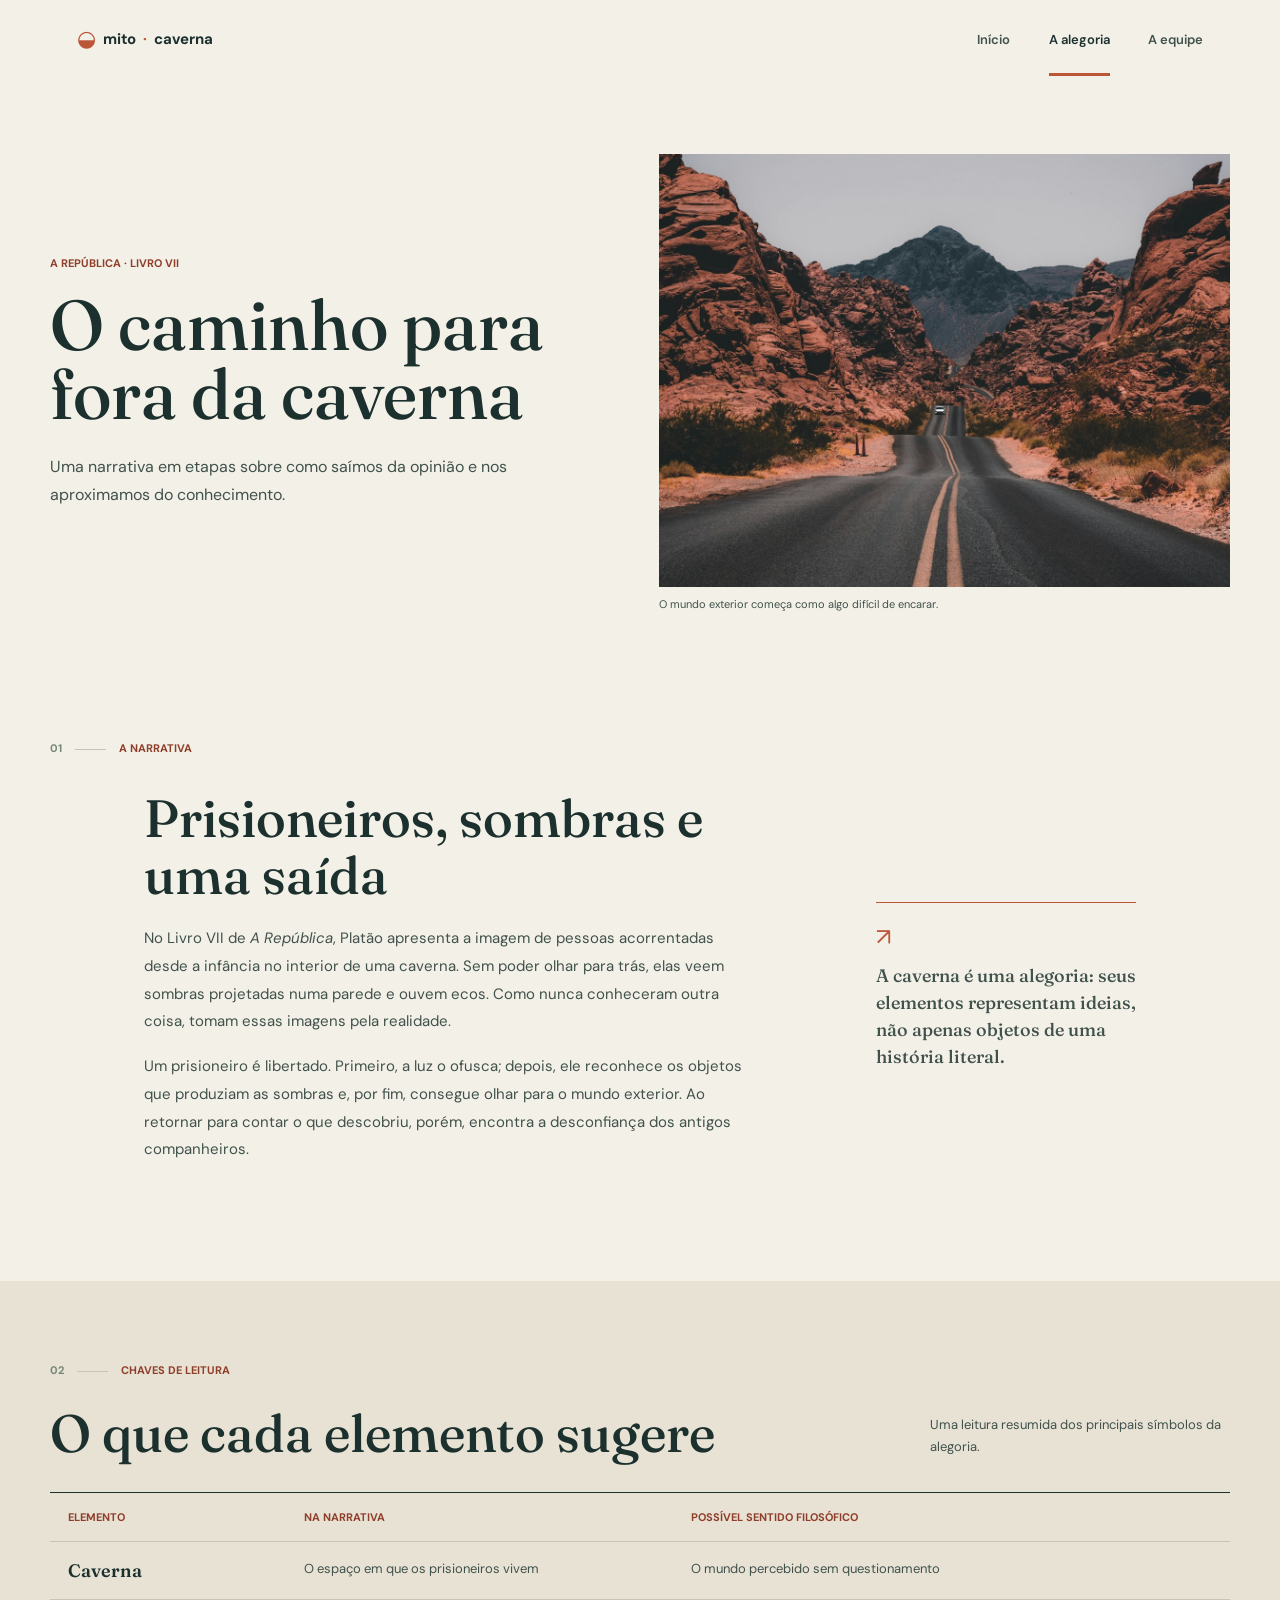
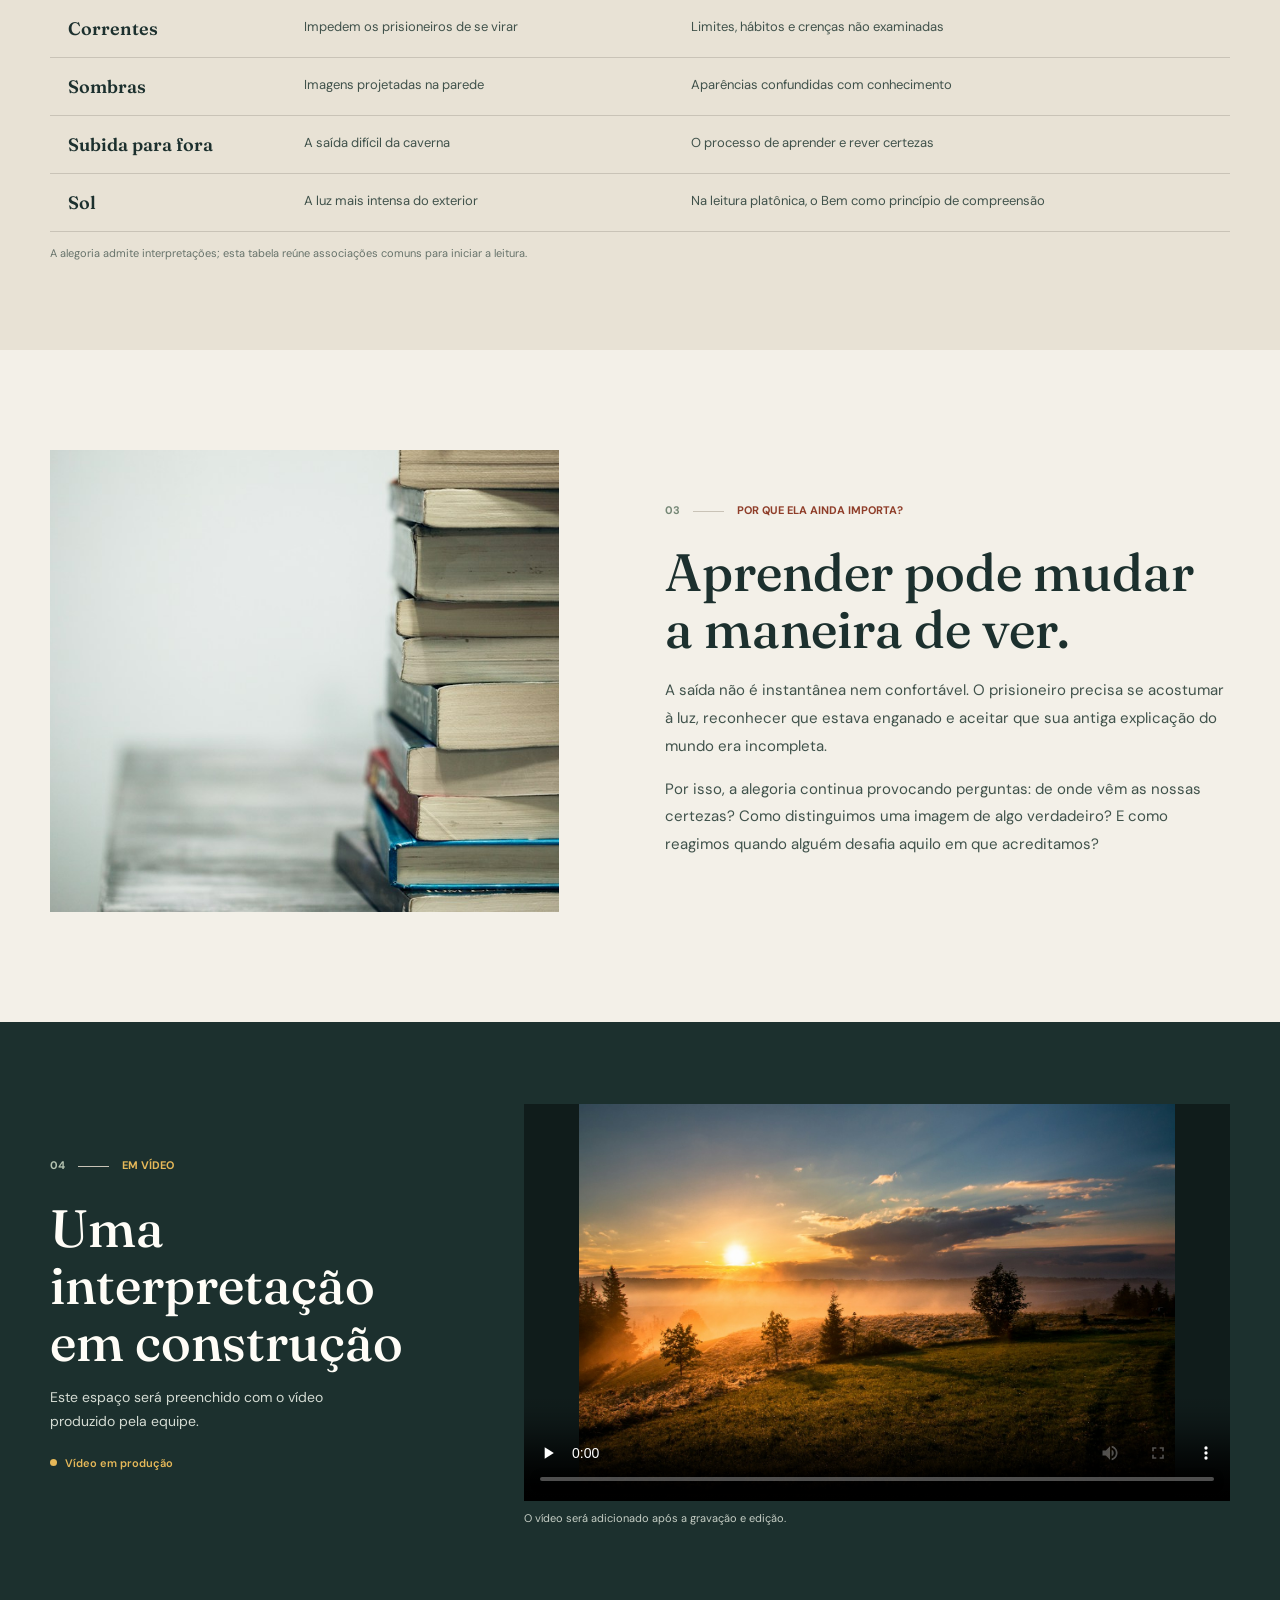
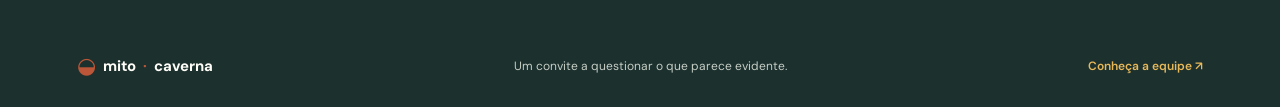
==== alegoria.html @ cd6c8b5d "Primeira versão criada" ====
<!doctype html>
<html lang="pt-BR">
<head>
  <meta charset="utf-8">
  <meta name="viewport" content="width=device-width, initial-scale=1">
  <meta name="description" content="Entenda os símbolos e as etapas do mito da caverna de Platão.">
  <title>A alegoria | O Mito da Caverna</title>
  <link rel="preconnect" href="https://fonts.googleapis.com">
  <link rel="preconnect" href="https://fonts.gstatic.com" crossorigin>
  <link href="https://fonts.googleapis.com/css2?family=DM+Sans:wght@400;500;600;700&family=Fraunces:opsz,wght@9..144,500;9..144,600;9..144,700&display=swap" rel="stylesheet">
  <link rel="stylesheet" href="style.css">
</head>
<body>
  <header class="site-header">
    <a class="wordmark" href="index.html" aria-label="O Mito da Caverna, página inicial"><span class="wordmark-mark">◒</span> mito<span>·</span>caverna</a>
    <nav class="main-nav" aria-label="Navegação principal">
      <a href="index.html">Início</a>
      <a class="active" aria-current="page" href="alegoria.html">A alegoria</a>
      <a href="equipe.html">A equipe</a>
    </nav>
  </header>

  <main>
    <section class="page-hero section-wrap">
      <div class="page-hero-copy">
        <p class="eyebrow">A República · Livro VII</p>
        <h1>O caminho para fora da caverna</h1>
        <p>Uma narrativa em etapas sobre como saímos da opinião e nos aproximamos do conhecimento.</p>
      </div>
      <figure class="page-hero-figure">
        <img src="img/paisagem-luz.jpg" alt="Uma pessoa diante de uma paisagem ampla iluminada pelo sol">
        <figcaption>O mundo exterior começa como algo difícil de encarar.</figcaption>
      </figure>
    </section>

    <section class="story-section section-wrap">
      <div class="section-kicker"><span>01</span><span>A narrativa</span></div>
      <div class="story-grid">
        <div class="story-copy">
          <h2>Prisioneiros, sombras e uma saída</h2>
          <p>No Livro VII de <cite>A República</cite>, Platão apresenta a imagem de pessoas acorrentadas desde a infância no interior de uma caverna. Sem poder olhar para trás, elas veem sombras projetadas numa parede e ouvem ecos. Como nunca conheceram outra coisa, tomam essas imagens pela realidade.</p>
          <p>Um prisioneiro é libertado. Primeiro, a luz o ofusca; depois, ele reconhece os objetos que produziam as sombras e, por fim, consegue olhar para o mundo exterior. Ao retornar para contar o que descobriu, porém, encontra a desconfiança dos antigos companheiros.</p>
        </div>
        <aside class="margin-note"><span class="note-mark">↗</span><p>A caverna é uma alegoria: seus elementos representam ideias, não apenas objetos de uma história literal.</p></aside>
      </div>
    </section>

    <section class="symbols-section">
      <div class="section-wrap">
        <div class="section-kicker"><span>02</span><span>Chaves de leitura</span></div>
        <div class="table-heading"><h2>O que cada elemento sugere</h2><p>Uma leitura resumida dos principais símbolos da alegoria.</p></div>
        <div class="table-scroll" role="region" aria-label="Tabela de elementos e significados da alegoria" tabindex="0">
          <table>
            <thead><tr><th scope="col">Elemento</th><th scope="col">Na narrativa</th><th scope="col">Possível sentido filosófico</th></tr></thead>
            <tbody>
              <tr><th scope="row">Caverna</th><td>O espaço em que os prisioneiros vivem</td><td>O mundo percebido sem questionamento</td></tr>
              <tr><th scope="row">Correntes</th><td>Impedem os prisioneiros de se virar</td><td>Limites, hábitos e crenças não examinadas</td></tr>
              <tr><th scope="row">Sombras</th><td>Imagens projetadas na parede</td><td>Aparências confundidas com conhecimento</td></tr>
              <tr><th scope="row">Subida para fora</th><td>A saída difícil da caverna</td><td>O processo de aprender e rever certezas</td></tr>
              <tr><th scope="row">Sol</th><td>A luz mais intensa do exterior</td><td>Na leitura platônica, o Bem como princípio de compreensão</td></tr>
            </tbody>
          </table>
        </div>
        <p class="table-note">A alegoria admite interpretações; esta tabela reúne associações comuns para iniciar a leitura.</p>
      </div>
    </section>

    <section class="reading-section section-wrap">
      <div class="reading-image"><img src="img/livro-aberto.jpg" alt="Livro aberto sobre uma mesa, pronto para leitura" loading="lazy"></div>
      <div class="reading-copy">
        <div class="section-kicker"><span>03</span><span>Por que ela ainda importa?</span></div>
        <h2>Aprender pode mudar a maneira de ver.</h2>
        <p>A saída não é instantânea nem confortável. O prisioneiro precisa se acostumar à luz, reconhecer que estava enganado e aceitar que sua antiga explicação do mundo era incompleta.</p>
        <p>Por isso, a alegoria continua provocando perguntas: de onde vêm as nossas certezas? Como distinguimos uma imagem de algo verdadeiro? E como reagimos quando alguém desafia aquilo em que acreditamos?</p>
      </div>
    </section>

    <section class="video-section">
      <div class="section-wrap video-layout">
        <div class="video-heading">
          <div class="section-kicker"><span>04</span><span>Em vídeo</span></div>
          <h2>Uma interpretação em construção</h2>
          <p>Este espaço será preenchido com o vídeo produzido pela equipe.</p>
          <span class="status-label"><span aria-hidden="true"></span> Vídeo em produção</span>
        </div>
        <figure class="video-frame">
          <video controls preload="none" poster="img/amanhecer.jpg" aria-label="Espaço reservado para o vídeo sobre o mito da caverna">
            <source src="videos/mito-da-caverna.mp4" type="video/mp4">
            Seu navegador não oferece suporte à reprodução de vídeo.
          </video>
          <figcaption>O vídeo será adicionado após a gravação e edição.</figcaption>
        </figure>
      </div>
    </section>
  </main>

  <footer class="site-footer">
    <a class="wordmark footer-wordmark" href="index.html"><span class="wordmark-mark">◒</span> mito<span>·</span>caverna</a>
    <p>Um convite a questionar o que parece evidente.</p>
    <a href="equipe.html">Conheça a equipe <span aria-hidden="true">↗</span></a>
  </footer>
</body>
</html>
---- style.css ----
:root {
  color-scheme: light;
  --ink: #1c302e;
  --ink-soft: #40524b;
  --paper: #f3f0e8;
  --paper-deep: #e8e2d5;
  --white: #fffdf7;
  --copper: #bb5638;
  --copper-dark: #8f3e2a;
  --gold: #e6b859;
  --sage: #758776;
  --line: #c9c3b7;
  --serif: 'Fraunces', Georgia, serif;
  --sans: 'DM Sans', 'Segoe UI', sans-serif;
  font-family: var(--sans);
  color: var(--ink);
  background: var(--paper);
  font-synthesis: none;
  text-rendering: optimizeLegibility;
}

* { box-sizing: border-box; }

html { scroll-behavior: smooth; }

body { margin: 0; min-width: 320px; }

img, video { display: block; max-width: 100%; }

img { object-fit: cover; }

a { color: inherit; }

.site-header {
  min-height: 78px;
  padding: 0 clamp(20px, 6vw, 92px);
  display: flex;
  align-items: center;
  justify-content: space-between;
  gap: 24px;
  background: var(--paper);
  position: relative;
  z-index: 2;
}

.wordmark {
  display: inline-flex;
  align-items: center;
  gap: 7px;
  text-decoration: none;
  font-size: 15px;
  font-weight: 700;
  letter-spacing: 0;
  white-space: nowrap;
}

.wordmark > span:not(.wordmark-mark) { color: var(--copper); }
.wordmark-mark { color: var(--copper); font-size: 22px; line-height: 1; }

.main-nav { display: flex; align-items: center; gap: clamp(18px, 3vw, 42px); }
.main-nav a {
  padding: 29px 0 25px;
  border-bottom: 3px solid transparent;
  color: var(--ink-soft);
  text-decoration: none;
  font-size: 13px;
  font-weight: 600;
  transition: color 160ms ease, border-color 160ms ease;
}
.main-nav a:hover, .main-nav a.active { color: var(--ink); border-color: var(--copper); }

.home-hero {
  min-height: min(690px, 76vw);
  min-height: clamp(510px, 66vw, 690px);
  position: relative;
  display: flex;
  align-items: center;
  overflow: hidden;
  color: var(--white);
  background: #33423c;
}
.home-hero::after, .hero-shade {
  position: absolute;
  inset: 0;
  content: '';
}
.home-hero::after {
  background: linear-gradient(90deg, rgba(20, 36, 34, .88) 0%, rgba(20, 36, 34, .62) 44%, rgba(20, 36, 34, .05) 100%);
}
.hero-shade { z-index: 0; background: linear-gradient(0deg, rgba(16, 29, 28, .38), transparent 32%); }
.hero-image { position: absolute; inset: 0; width: 100%; height: 100%; object-position: center 53%; }
.hero-content {
  position: relative;
  z-index: 1;
  width: min(720px, 72%);
  margin-left: clamp(24px, 11vw, 168px);
  padding: 84px 0 94px;
}
.eyebrow, .section-kicker, .card-number, .member-number {
  text-transform: uppercase;
  letter-spacing: 0;
  font-size: 11px;
  font-weight: 700;
}
.eyebrow { color: var(--copper-dark); margin: 0 0 20px; }
.light-eyebrow { color: var(--gold); }
.hero-content h1, .page-hero h1, .team-hero h1 {
  max-width: 760px;
  margin: 0;
  font: 500 clamp(48px, 6.4vw, 88px)/.99 var(--serif);
  letter-spacing: 0;
}
.hero-content h1 em { color: var(--gold); font-weight: 500; }
.hero-copy { max-width: 490px; margin: 25px 0 29px; color: rgba(255, 253, 247, .88); font-size: 17px; line-height: 1.65; }
.text-link {
  display: inline-flex;
  align-items: center;
  gap: 14px;
  color: var(--copper-dark);
  font-size: 13px;
  font-weight: 700;
  text-decoration: none;
  border-bottom: 1px solid currentColor;
  padding: 0 0 7px;
}
.text-link span { font-size: 17px; transition: transform 160ms ease; }
.text-link:hover span { transform: translate(3px, -2px); }
.light-link { color: var(--white); }
.hero-caption { position: absolute; z-index: 1; right: clamp(22px, 6vw, 92px); bottom: 25px; margin: 0; font-size: 11px; color: rgba(255,255,255,.82); }

.section-wrap { width: min(1180px, calc(100% - 48px)); margin-inline: auto; }
.intro-section { padding-top: 100px; padding-bottom: 110px; }
.section-kicker { display: flex; align-items: center; gap: 13px; color: var(--copper-dark); }
.section-kicker span:first-child { color: var(--sage); }
.section-kicker span:first-child::after { content: ''; display: inline-block; width: 31px; height: 1px; margin-left: 13px; vertical-align: middle; background: var(--line); }
.intro-grid { display: grid; grid-template-columns: 1fr .9fr; gap: clamp(36px, 9vw, 140px); margin: 35px 0 0 10%; }
h2, h3, p { margin-top: 0; }
.intro-grid h2, .journey-heading h2, .closing-copy h2, .story-copy h2, .table-heading h2, .reading-copy h2, .video-heading h2, .team-intro h2, .team-note-copy h2 {
  font: 500 clamp(34px, 4.1vw, 54px)/1.08 var(--serif);
  letter-spacing: 0;
}
.intro-grid h2 { max-width: 490px; margin-bottom: 0; }
.intro-text p, .story-copy p, .reading-copy p, .team-note-copy p {
  color: var(--ink-soft);
  font-size: 15px;
  line-height: 1.85;
}
.intro-text p:first-child { color: var(--ink); font-size: 17px; }
.intro-text .text-link { margin-top: 10px; }

.journey-section { padding: 84px 0 105px; background: var(--paper-deep); }
.journey-heading { display: flex; align-items: end; justify-content: space-between; gap: 40px; margin: 28px 0 38px; }
.journey-heading h2 { margin: 0; }
.journey-heading p { max-width: 360px; margin: 0 0 4px; color: var(--ink-soft); font-size: 14px; line-height: 1.7; }
.journey-grid { display: grid; grid-template-columns: repeat(3, 1fr); gap: 22px; }
.journey-card { background: var(--white); }
.journey-card img { width: 100%; aspect-ratio: 1.4; }
.card-body { padding: 23px 23px 27px; }
.card-number { color: var(--copper-dark); }
.card-body h3 { margin: 13px 0 8px; font: 500 24px/1.15 var(--serif); }
.card-body p { max-width: 300px; margin: 0; color: var(--ink-soft); font-size: 13px; line-height: 1.7; }

.quote-band { padding: 92px 24px 95px; color: var(--white); background: var(--ink); text-align: center; }
.quote-inner { max-width: 760px; margin: auto; }
.quote-symbol { display: block; height: 47px; color: var(--gold); font: 700 76px/.9 var(--serif); }
.quote-band blockquote { margin: 22px 0 18px; font: 500 clamp(26px, 3.3vw, 40px)/1.3 var(--serif); }
.quote-band p { margin: 0; color: #c6cec5; font-size: 12px; }

.closing-section { display: grid; grid-template-columns: 1.1fr .9fr; align-items: center; gap: clamp(40px, 8vw, 115px); padding-top: 105px; padding-bottom: 112px; }
.closing-image { position: relative; }
.closing-image img { width: 100%; aspect-ratio: 1.25; }
.closing-image span { position: absolute; bottom: 0; right: 0; padding: 14px 18px; color: var(--white); background: var(--copper); font-size: 11px; }
.closing-copy h2 { margin: 29px 0 18px; }
.closing-copy > p { color: var(--ink-soft); font-size: 15px; line-height: 1.8; margin-bottom: 25px; }

.site-footer {
  display: flex;
  align-items: center;
  justify-content: space-between;
  gap: 22px;
  padding: 30px clamp(24px, 6vw, 92px);
  color: var(--white);
  background: var(--ink);
}
.footer-wordmark { color: var(--white); }
.site-footer p { margin: 0; color: #c6cec5; font-size: 12px; }
.site-footer > a:last-child { color: var(--gold); text-decoration: none; font-size: 12px; font-weight: 600; }

.page-hero { display: grid; grid-template-columns: .9fr 1fr; align-items: center; gap: 8%; padding-top: 76px; padding-bottom: 78px; }
.page-hero h1 { color: var(--ink); font-size: clamp(45px, 5.5vw, 72px); }
.page-hero-copy > p:last-child { max-width: 460px; margin: 24px 0 0; color: var(--ink-soft); font-size: 16px; line-height: 1.75; }
.page-hero-figure { margin: 0; }
.page-hero-figure img { width: 100%; aspect-ratio: 1.32; }
.page-hero-figure figcaption, .team-photo figcaption { margin-top: 10px; color: var(--ink-soft); font-size: 11px; }
.story-section { padding-top: 52px; padding-bottom: 100px; }
.story-grid { display: grid; grid-template-columns: 1fr 260px; gap: 12%; margin: 35px 8% 0; }
.story-copy h2 { max-width: 560px; margin-bottom: 22px; }
.story-copy p { margin-bottom: 17px; }
.margin-note { align-self: center; border-top: 1px solid var(--copper); padding-top: 18px; }
.note-mark { display: block; color: var(--copper); font-size: 24px; }
.margin-note p { margin: 10px 0 0; color: var(--ink-soft); font: 500 18px/1.5 var(--serif); }

.symbols-section { padding: 82px 0 90px; background: var(--paper-deep); }
.table-heading { display: flex; align-items: end; justify-content: space-between; gap: 30px; margin: 28px 0 30px; }
.table-heading h2 { margin: 0; }
.table-heading p { max-width: 300px; margin: 0 0 4px; color: var(--ink-soft); font-size: 13px; line-height: 1.7; }
.table-scroll { overflow-x: auto; border-top: 1px solid var(--ink); }
table { width: 100%; border-collapse: collapse; text-align: left; }
th, td { padding: 17px 18px; border-bottom: 1px solid var(--line); vertical-align: top; }
thead th { color: var(--copper-dark); font-size: 11px; font-weight: 700; text-transform: uppercase; }
tbody th { width: 20%; color: var(--ink); font: 600 18px var(--serif); }
tbody td { color: var(--ink-soft); font-size: 13px; line-height: 1.6; }
.table-note { margin: 14px 0 0; color: #67736b; font-size: 11px; }

.reading-section { display: grid; grid-template-columns: .9fr 1fr; align-items: center; gap: 9%; padding-top: 100px; padding-bottom: 110px; }
.reading-image img { width: 100%; aspect-ratio: 1.1; }
.reading-copy h2 { margin: 27px 0 20px; }
.reading-copy p:last-child { margin-bottom: 0; }
.video-section { padding: 82px 0 100px; background: var(--ink); color: var(--white); }
.video-layout { display: grid; grid-template-columns: .7fr 1.3fr; align-items: center; gap: 8%; }
.video-heading .section-kicker { color: var(--gold); }
.video-heading .section-kicker span:first-child { color: #b5c3b1; }
.video-heading h2 { margin: 28px 0 16px; }
.video-heading > p { max-width: 300px; color: #d4dbd3; font-size: 14px; line-height: 1.7; }
.status-label { display: inline-flex; align-items: center; gap: 8px; margin-top: 8px; color: var(--gold); font-size: 11px; font-weight: 600; }
.status-label span { width: 7px; height: 7px; border-radius: 50%; background: var(--gold); }
.video-frame { margin: 0; }
.video-frame video { width: 100%; aspect-ratio: 16 / 9; background: #101c1b; }
.video-frame figcaption { margin-top: 10px; color: #c6cec5; font-size: 11px; }

.team-hero { min-height: 530px; display: grid; grid-template-columns: 1fr 1fr; color: var(--white); background: var(--ink); }
.team-hero-copy { align-self: center; justify-self: end; width: min(570px, calc(100% - 48px)); padding: 70px 40px 70px 0; }
.team-hero h1 { font-size: clamp(47px, 5.7vw, 76px); }
.team-hero-copy > p:last-child { max-width: 430px; margin: 24px 0 0; color: #d6ddd5; font-size: 15px; line-height: 1.8; }
.team-hero > img { width: 100%; height: 100%; min-height: 530px; }
.team-section { padding-top: 90px; padding-bottom: 100px; }
.team-intro { display: flex; align-items: end; justify-content: space-between; gap: 40px; margin: 28px 0 38px; }
.team-intro h2 { margin: 0; }
.team-intro p { max-width: 390px; margin: 0 0 5px; color: var(--ink-soft); font-size: 14px; line-height: 1.7; }
.team-list { border-top: 1px solid var(--ink); }
.team-member { min-height: 112px; display: grid; grid-template-columns: 80px 1fr 1fr 60px; align-items: center; gap: 20px; border-bottom: 1px solid var(--line); }
.member-number { color: var(--copper-dark); }
.team-member h3 { margin: 0; font: 500 31px var(--serif); }
.team-member p { margin: 0; color: var(--ink-soft); font-size: 13px; }
.member-symbol { justify-self: end; color: var(--sage); font: 500 40px var(--serif); }
.team-note-section { padding: 90px 0 105px; background: var(--paper-deep); }
.team-note-grid { display: grid; grid-template-columns: 1fr 1fr; align-items: center; gap: 9%; }
.team-photo { margin: 0; }
.team-photo img { width: 100%; aspect-ratio: 1.23; }
.team-note-copy h2 { margin: 28px 0 20px; }
.team-note-copy .text-link { margin-top: 4px; }

:focus-visible { outline: 3px solid var(--copper); outline-offset: 4px; }

@media (max-width: 760px) {
  .site-header { min-height: 70px; flex-wrap: wrap; padding: 15px 22px 0; gap: 8px 16px; }
  .main-nav { width: 100%; justify-content: space-between; gap: 12px; }
  .main-nav a { padding: 12px 0 14px; font-size: 12px; }
  .home-hero { min-height: 560px; }
  .home-hero::after { background: linear-gradient(90deg, rgba(20,36,34,.83), rgba(20,36,34,.3)); }
  .hero-content { width: min(620px, calc(100% - 44px)); margin-left: 24px; padding: 75px 0; }
  .hero-content h1 { font-size: clamp(48px, 11vw, 72px); }
  .hero-copy { font-size: 15px; }
  .section-wrap { width: min(100% - 40px, 600px); }
  .intro-section { padding-top: 72px; padding-bottom: 78px; }
  .intro-grid { grid-template-columns: 1fr; gap: 22px; margin: 28px 0 0; }
  .intro-grid h2, .journey-heading h2, .closing-copy h2, .story-copy h2, .table-heading h2, .reading-copy h2, .video-heading h2, .team-intro h2, .team-note-copy h2 { font-size: 39px; }
  .journey-section { padding: 65px 0 72px; }
  .journey-heading, .table-heading, .team-intro { align-items: start; flex-direction: column; gap: 14px; }
  .journey-grid { grid-template-columns: 1fr; gap: 18px; }
  .journey-card { display: grid; grid-template-columns: .85fr 1fr; }
  .journey-card img { height: 100%; min-height: 210px; aspect-ratio: auto; }
  .card-body { align-self: center; padding: 20px; }
  .card-body h3 { font-size: 21px; }
  .quote-band { padding: 70px 25px; }
  .closing-section, .page-hero, .reading-section, .video-layout, .team-note-grid { grid-template-columns: 1fr; gap: 36px; }
  .closing-section { padding-top: 72px; padding-bottom: 80px; }
  .closing-copy { order: -1; }
  .page-hero { padding-top: 60px; padding-bottom: 66px; }
  .page-hero h1 { font-size: clamp(47px, 11vw, 68px); }
  .story-section { padding-top: 30px; padding-bottom: 75px; }
  .story-grid { grid-template-columns: 1fr; gap: 25px; margin: 28px 0 0; }
  .margin-note { max-width: 420px; }
  .symbols-section { padding: 65px 0 70px; }
  .table-heading { margin-bottom: 22px; }
  .table-scroll { margin-right: -20px; padding-right: 20px; }
  table { min-width: 660px; }
  th, td { padding: 14px 12px; }
  .reading-section { padding-top: 70px; padding-bottom: 78px; }
  .video-section { padding: 68px 0 75px; }
  .video-layout { gap: 28px; }
  .team-hero { grid-template-columns: 1fr; }
  .team-hero-copy { justify-self: start; width: calc(100% - 40px); padding: 62px 0 35px; margin-inline: auto; }
  .team-hero > img { min-height: 300px; max-height: 410px; }
  .team-section { padding-top: 70px; padding-bottom: 78px; }
  .team-note-section { padding: 68px 0 78px; }
  .team-note-grid { gap: 32px; }
  .site-footer { flex-wrap: wrap; padding: 28px 22px; }
  .site-footer p { order: 1; width: 100%; }
}

@media (max-width: 460px) {
  .wordmark { font-size: 14px; }
  .main-nav a { font-size: 11px; }
  .hero-caption { left: 24px; right: auto; }
  .journey-card { grid-template-columns: 1fr; }
  .journey-card img { min-height: 0; aspect-ratio: 1.55; }
  .card-body { padding: 20px 20px 23px; }
  .team-member { min-height: 105px; grid-template-columns: 34px 1fr 44px; gap: 12px; }
  .team-member h3 { font-size: 26px; }
  .team-member p { grid-column: 2; grid-row: 2; align-self: start; margin-top: -22px; }
  .member-symbol { grid-column: 3; grid-row: 1 / span 2; font-size: 34px; }
  .team-member { padding-block: 12px; }
  .footer-wordmark { flex: 1; }
}

@media (prefers-reduced-motion: reduce) {
  *, *::before, *::after { scroll-behavior: auto !important; transition-duration: .01ms !important; }
}
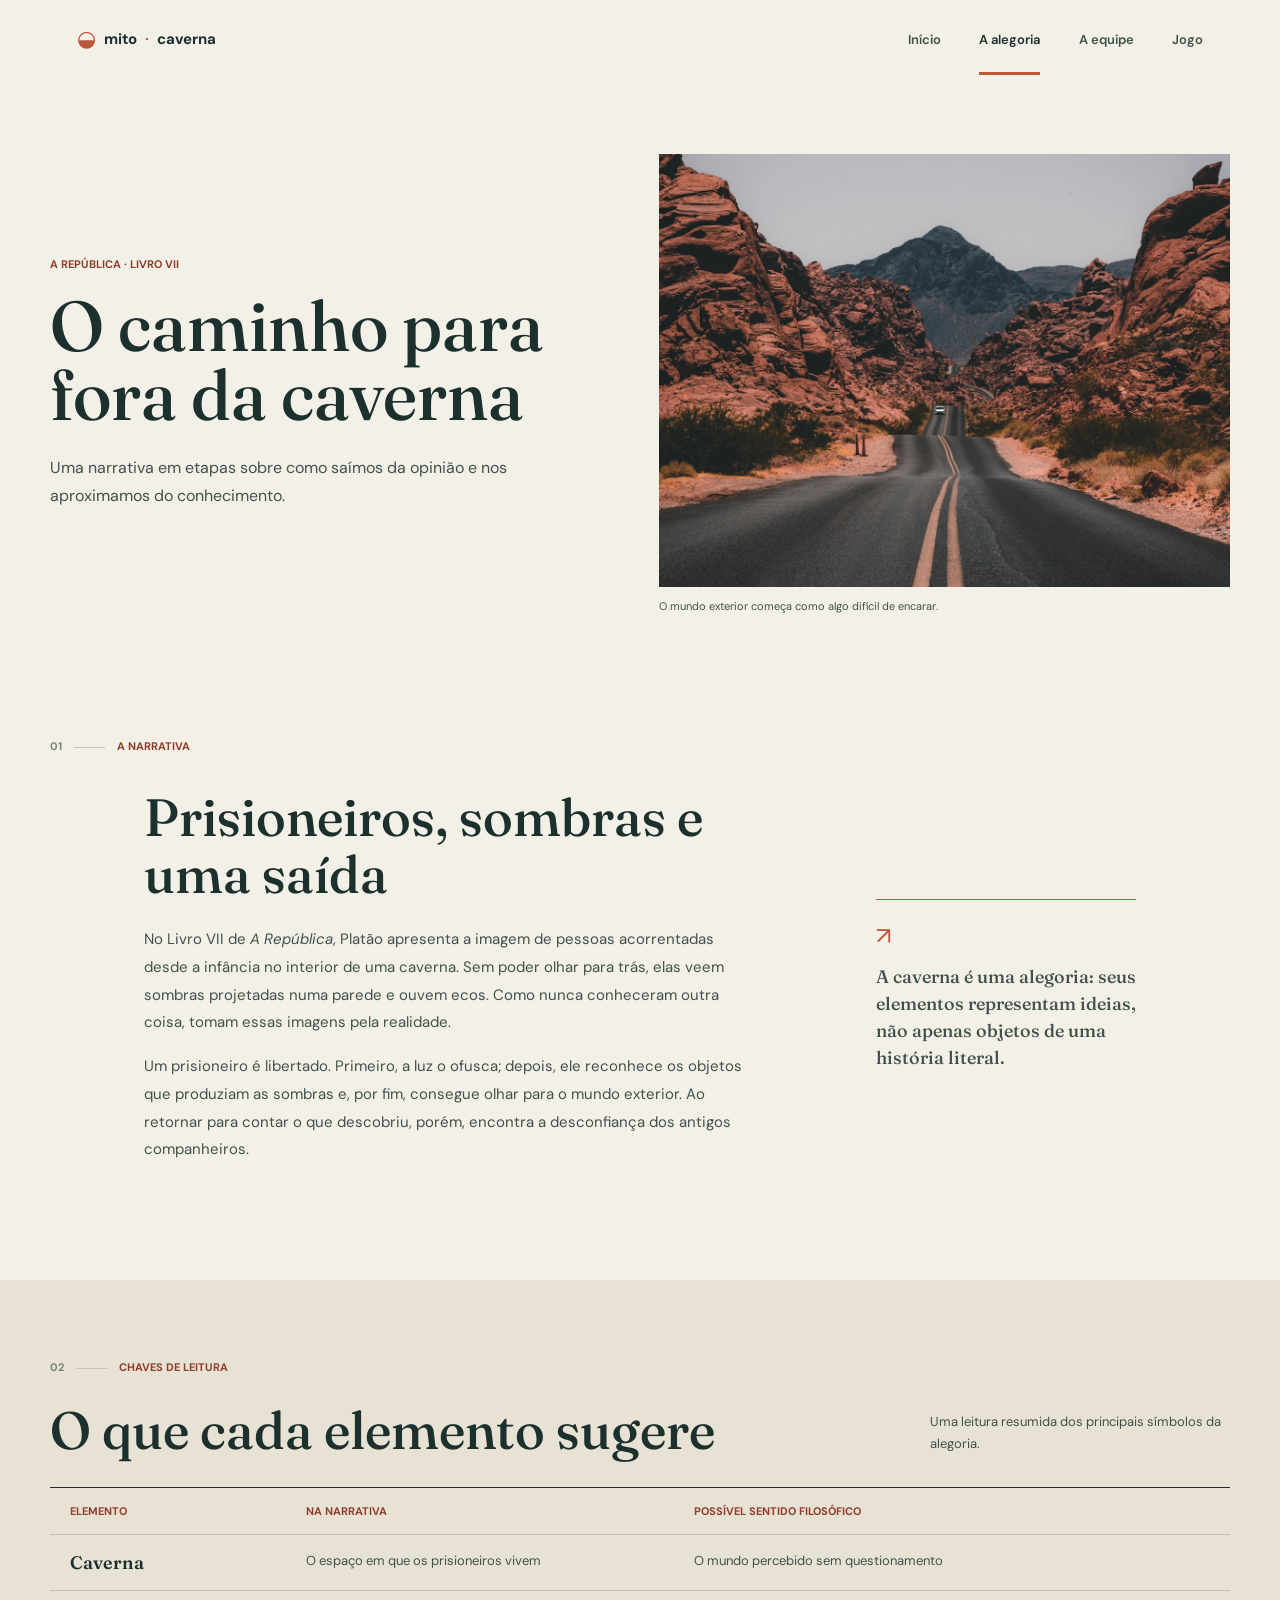
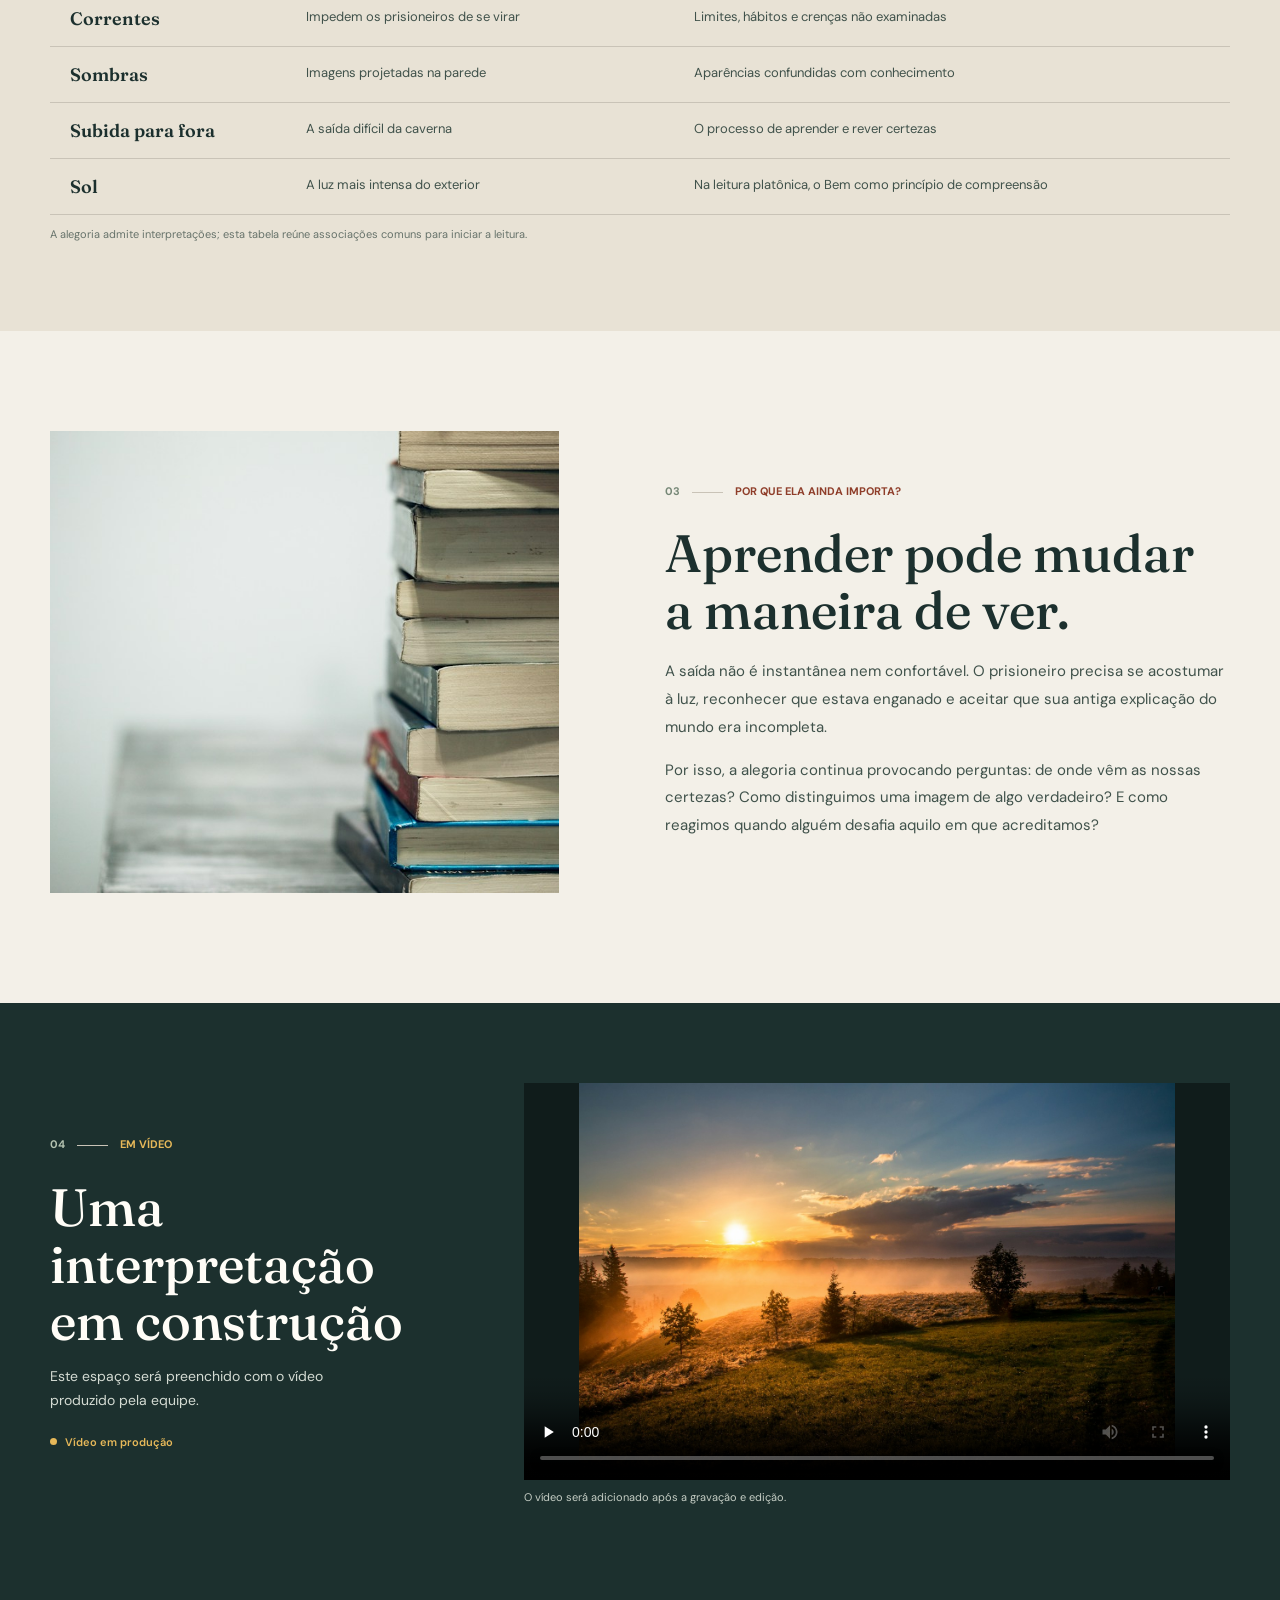
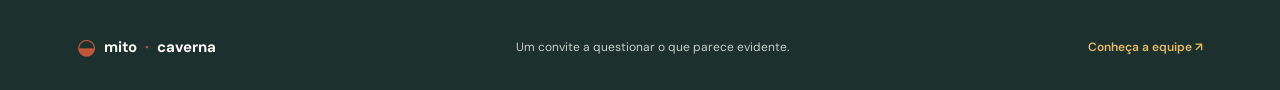
==== commit 403d44ef: "asd" ====
--- a/alegoria.html
+++ b/alegoria.html
@@ -17,7 +17,17 @@
       <a href="index.html">Início</a>
       <a class="active" aria-current="page" href="alegoria.html">A alegoria</a>
       <a href="equipe.html">A equipe</a>
+      <a href="jogo.html">Jogo</a>
     </nav>
+    <details class="mobile-menu">
+      <summary aria-label="Menu de navegação" title="Abrir ou fechar o menu"><span class="menu-icon" aria-hidden="true"><span></span><span></span><span></span></span></summary>
+      <nav class="mobile-nav" aria-label="Navegação móvel">
+        <a href="index.html">Início</a>
+        <a class="active" aria-current="page" href="alegoria.html">A alegoria</a>
+        <a href="equipe.html">A equipe</a>
+        <a href="jogo.html">Jogo</a>
+      </nav>
+    </details>
   </header>
 
   <main>
--- a/style.css
+++ b/style.css
@@ -10,6 +10,43 @@
   --gold: #e6b859;
   --sage: #758776;
   --line: #c9c3b7;
+  --hero-bg: #33423c;
+  --hero-overlay-strong: rgba(20, 36, 34, .88);
+  --hero-overlay-mid: rgba(20, 36, 34, .62);
+  --hero-overlay-soft: rgba(20, 36, 34, .05);
+  --mobile-overlay-strong: rgba(20, 36, 34, .83);
+  --mobile-overlay-mid: rgba(20, 36, 34, .3);
+  --shadow-overlay: rgba(16, 29, 28, .38);
+  --menu-shadow: rgba(28, 48, 46, .16);
+  --light-copy: rgba(255, 253, 247, .88);
+  --light-caption: rgba(255, 255, 255, .82);
+  --muted-on-dark: #c6cec5;
+  --soft-on-dark: #d4dbd3;
+  --team-copy: #d6ddd5;
+  --muted-copy: #67736b;
+  --sage-light: #b5c3b1;
+  --video-bg: #101c1b;
+  --feedback-success: #425d48;
+  --feedback-error: #8f3e2a;
+  --space-1: 4px;
+  --space-2: 8px;
+  --space-3: 12px;
+  --space-4: 16px;
+  --space-5: 20px;
+  --space-6: 24px;
+  --space-7: 28px;
+  --space-8: 32px;
+  --space-9: 36px;
+  --space-10: 40px;
+  --space-12: 48px;
+  --space-16: 64px;
+  --space-20: 80px;
+  --space-24: 96px;
+  --section-space: 100px;
+  --section-space-long: 110px;
+  --section-space-compact: 90px;
+  --content-gutter: clamp(24px, 6vw, 92px);
+  --header-height: 78px;
   --serif: 'Fraunces', Georgia, serif;
   --sans: 'DM Sans', 'Segoe UI', sans-serif;
   font-family: var(--sans);
@@ -32,12 +69,12 @@
 a { color: inherit; }
 
 .site-header {
-  min-height: 78px;
-  padding: 0 clamp(20px, 6vw, 92px);
+  min-height: var(--header-height);
+  padding: 0 var(--content-gutter);
   display: flex;
   align-items: center;
   justify-content: space-between;
-  gap: 24px;
+  gap: var(--space-6);
   background: var(--paper);
   position: relative;
   z-index: 2;
@@ -46,7 +83,7 @@
 .wordmark {
   display: inline-flex;
   align-items: center;
-  gap: 7px;
+  gap: var(--space-2);
   text-decoration: none;
   font-size: 15px;
   font-weight: 700;
@@ -59,7 +96,7 @@
 
 .main-nav { display: flex; align-items: center; gap: clamp(18px, 3vw, 42px); }
 .main-nav a {
-  padding: 29px 0 25px;
+  padding: var(--space-7) 0 var(--space-6);
   border-bottom: 3px solid transparent;
   color: var(--ink-soft);
   text-decoration: none;
@@ -68,6 +105,7 @@
   transition: color 160ms ease, border-color 160ms ease;
 }
 .main-nav a:hover, .main-nav a.active { color: var(--ink); border-color: var(--copper); }
+.mobile-menu { display: none; }
 
 .home-hero {
   min-height: min(690px, 76vw);
@@ -77,7 +115,7 @@
   align-items: center;
   overflow: hidden;
   color: var(--white);
-  background: #33423c;
+  background: var(--hero-bg);
 }
 .home-hero::after, .hero-shade {
   position: absolute;
@@ -85,16 +123,16 @@
   content: '';
 }
 .home-hero::after {
-  background: linear-gradient(90deg, rgba(20, 36, 34, .88) 0%, rgba(20, 36, 34, .62) 44%, rgba(20, 36, 34, .05) 100%);
-}
-.hero-shade { z-index: 0; background: linear-gradient(0deg, rgba(16, 29, 28, .38), transparent 32%); }
+  background: linear-gradient(90deg, var(--hero-overlay-strong) 0%, var(--hero-overlay-mid) 44%, var(--hero-overlay-soft) 100%);
+}
+.hero-shade { z-index: 0; background: linear-gradient(0deg, var(--shadow-overlay), transparent 32%); }
 .hero-image { position: absolute; inset: 0; width: 100%; height: 100%; object-position: center 53%; }
 .hero-content {
   position: relative;
   z-index: 1;
   width: min(720px, 72%);
   margin-left: clamp(24px, 11vw, 168px);
-  padding: 84px 0 94px;
+  padding: var(--space-20) 0 var(--section-space-compact);
 }
 .eyebrow, .section-kicker, .card-number, .member-number {
   text-transform: uppercase;
@@ -102,7 +140,7 @@
   font-size: 11px;
   font-weight: 700;
 }
-.eyebrow { color: var(--copper-dark); margin: 0 0 20px; }
+.eyebrow { color: var(--copper-dark); margin: 0 0 var(--space-5); }
 .light-eyebrow { color: var(--gold); }
 .hero-content h1, .page-hero h1, .team-hero h1 {
   max-width: 760px;
@@ -111,29 +149,29 @@
   letter-spacing: 0;
 }
 .hero-content h1 em { color: var(--gold); font-weight: 500; }
-.hero-copy { max-width: 490px; margin: 25px 0 29px; color: rgba(255, 253, 247, .88); font-size: 17px; line-height: 1.65; }
+.hero-copy { max-width: 490px; margin: var(--space-6) 0 var(--space-8); color: var(--light-copy); font-size: 17px; line-height: 1.65; }
 .text-link {
   display: inline-flex;
   align-items: center;
-  gap: 14px;
+  gap: var(--space-3);
   color: var(--copper-dark);
   font-size: 13px;
   font-weight: 700;
   text-decoration: none;
   border-bottom: 1px solid currentColor;
-  padding: 0 0 7px;
+  padding: 0 0 var(--space-2);
 }
 .text-link span { font-size: 17px; transition: transform 160ms ease; }
 .text-link:hover span { transform: translate(3px, -2px); }
 .light-link { color: var(--white); }
-.hero-caption { position: absolute; z-index: 1; right: clamp(22px, 6vw, 92px); bottom: 25px; margin: 0; font-size: 11px; color: rgba(255,255,255,.82); }
-
-.section-wrap { width: min(1180px, calc(100% - 48px)); margin-inline: auto; }
-.intro-section { padding-top: 100px; padding-bottom: 110px; }
-.section-kicker { display: flex; align-items: center; gap: 13px; color: var(--copper-dark); }
+.hero-caption { position: absolute; z-index: 1; right: var(--content-gutter); bottom: var(--space-6); margin: 0; font-size: 11px; color: var(--light-caption); }
+
+.section-wrap { width: min(1180px, calc(100% - var(--space-12))); margin-inline: auto; }
+.intro-section { padding-top: var(--section-space); padding-bottom: var(--section-space-long); }
+.section-kicker { display: flex; align-items: center; gap: var(--space-3); color: var(--copper-dark); }
 .section-kicker span:first-child { color: var(--sage); }
-.section-kicker span:first-child::after { content: ''; display: inline-block; width: 31px; height: 1px; margin-left: 13px; vertical-align: middle; background: var(--line); }
-.intro-grid { display: grid; grid-template-columns: 1fr .9fr; gap: clamp(36px, 9vw, 140px); margin: 35px 0 0 10%; }
+.section-kicker span:first-child::after { content: ''; display: inline-block; width: 31px; height: 1px; margin-left: var(--space-3); vertical-align: middle; background: var(--line); }
+.intro-grid { display: grid; grid-template-columns: 1fr .9fr; gap: clamp(var(--space-9), 9vw, 140px); margin: var(--space-9) 0 0 10%; }
 h2, h3, p { margin-top: 0; }
 .intro-grid h2, .journey-heading h2, .closing-copy h2, .story-copy h2, .table-heading h2, .reading-copy h2, .video-heading h2, .team-intro h2, .team-note-copy h2 {
   font: 500 clamp(34px, 4.1vw, 54px)/1.08 var(--serif);
@@ -146,27 +184,27 @@
   line-height: 1.85;
 }
 .intro-text p:first-child { color: var(--ink); font-size: 17px; }
-.intro-text .text-link { margin-top: 10px; }
-
-.journey-section { padding: 84px 0 105px; background: var(--paper-deep); }
-.journey-heading { display: flex; align-items: end; justify-content: space-between; gap: 40px; margin: 28px 0 38px; }
+.intro-text .text-link { margin-top: var(--space-3); }
+
+.journey-section { padding: var(--space-20) 0 var(--section-space-long); background: var(--paper-deep); }
+.journey-heading { display: flex; align-items: end; justify-content: space-between; gap: var(--space-10); margin: var(--space-7) 0 var(--space-9); }
 .journey-heading h2 { margin: 0; }
 .journey-heading p { max-width: 360px; margin: 0 0 4px; color: var(--ink-soft); font-size: 14px; line-height: 1.7; }
 .journey-grid { display: grid; grid-template-columns: repeat(3, 1fr); gap: 22px; }
 .journey-card { background: var(--white); }
 .journey-card img { width: 100%; aspect-ratio: 1.4; }
-.card-body { padding: 23px 23px 27px; }
+.card-body { padding: var(--space-6) var(--space-6) var(--space-7); }
 .card-number { color: var(--copper-dark); }
-.card-body h3 { margin: 13px 0 8px; font: 500 24px/1.15 var(--serif); }
+.card-body h3 { margin: var(--space-3) 0 var(--space-2); font: 500 24px/1.15 var(--serif); }
 .card-body p { max-width: 300px; margin: 0; color: var(--ink-soft); font-size: 13px; line-height: 1.7; }
 
-.quote-band { padding: 92px 24px 95px; color: var(--white); background: var(--ink); text-align: center; }
+.quote-band { padding: var(--section-space-compact) var(--space-6) var(--section-space); color: var(--white); background: var(--ink); text-align: center; }
 .quote-inner { max-width: 760px; margin: auto; }
 .quote-symbol { display: block; height: 47px; color: var(--gold); font: 700 76px/.9 var(--serif); }
-.quote-band blockquote { margin: 22px 0 18px; font: 500 clamp(26px, 3.3vw, 40px)/1.3 var(--serif); }
-.quote-band p { margin: 0; color: #c6cec5; font-size: 12px; }
-
-.closing-section { display: grid; grid-template-columns: 1.1fr .9fr; align-items: center; gap: clamp(40px, 8vw, 115px); padding-top: 105px; padding-bottom: 112px; }
+.quote-band blockquote { margin: var(--space-6) 0 var(--space-5); font: 500 clamp(26px, 3.3vw, 40px)/1.3 var(--serif); }
+.quote-band p { margin: 0; color: var(--muted-on-dark); font-size: 12px; }
+
+.closing-section { display: grid; grid-template-columns: 1.1fr .9fr; align-items: center; gap: clamp(var(--space-10), 8vw, 115px); padding-top: var(--section-space); padding-bottom: var(--section-space-long); }
 .closing-image { position: relative; }
 .closing-image img { width: 100%; aspect-ratio: 1.25; }
 .closing-image span { position: absolute; bottom: 0; right: 0; padding: 14px 18px; color: var(--white); background: var(--copper); font-size: 11px; }
@@ -177,72 +215,80 @@
   display: flex;
   align-items: center;
   justify-content: space-between;
-  gap: 22px;
-  padding: 30px clamp(24px, 6vw, 92px);
+  gap: var(--space-6);
+  padding: var(--space-8) var(--content-gutter);
   color: var(--white);
   background: var(--ink);
 }
 .footer-wordmark { color: var(--white); }
-.site-footer p { margin: 0; color: #c6cec5; font-size: 12px; }
+.site-footer p { margin: 0; color: var(--muted-on-dark); font-size: 12px; }
 .site-footer > a:last-child { color: var(--gold); text-decoration: none; font-size: 12px; font-weight: 600; }
 
 .page-hero { display: grid; grid-template-columns: .9fr 1fr; align-items: center; gap: 8%; padding-top: 76px; padding-bottom: 78px; }
 .page-hero h1 { color: var(--ink); font-size: clamp(45px, 5.5vw, 72px); }
-.page-hero-copy > p:last-child { max-width: 460px; margin: 24px 0 0; color: var(--ink-soft); font-size: 16px; line-height: 1.75; }
+.page-hero-copy > p:last-child { max-width: 460px; margin: var(--space-6) 0 0; color: var(--ink-soft); font-size: 16px; line-height: 1.75; }
 .page-hero-figure { margin: 0; }
 .page-hero-figure img { width: 100%; aspect-ratio: 1.32; }
-.page-hero-figure figcaption, .team-photo figcaption { margin-top: 10px; color: var(--ink-soft); font-size: 11px; }
-.story-section { padding-top: 52px; padding-bottom: 100px; }
-.story-grid { display: grid; grid-template-columns: 1fr 260px; gap: 12%; margin: 35px 8% 0; }
-.story-copy h2 { max-width: 560px; margin-bottom: 22px; }
-.story-copy p { margin-bottom: 17px; }
-.margin-note { align-self: center; border-top: 1px solid var(--copper); padding-top: 18px; }
+.page-hero-figure figcaption, .team-photo figcaption { margin-top: var(--space-3); color: var(--ink-soft); font-size: 11px; }
+.story-section { padding-top: var(--space-12); padding-bottom: var(--section-space); }
+.story-grid { display: grid; grid-template-columns: 1fr 260px; gap: 12%; margin: var(--space-9) 8% 0; }
+.story-copy h2 { max-width: 560px; margin-bottom: var(--space-6); }
+.story-copy p { margin-bottom: var(--space-4); }
+.margin-note { align-self: center; border-top: 1px solid var(--copper); padding-top: var(--space-5); }
 .note-mark { display: block; color: var(--copper); font-size: 24px; }
-.margin-note p { margin: 10px 0 0; color: var(--ink-soft); font: 500 18px/1.5 var(--serif); }
-
-.symbols-section { padding: 82px 0 90px; background: var(--paper-deep); }
-.table-heading { display: flex; align-items: end; justify-content: space-between; gap: 30px; margin: 28px 0 30px; }
+.margin-note p { margin: var(--space-3) 0 0; color: var(--ink-soft); font: 500 18px/1.5 var(--serif); }
+
+.symbols-section { padding: var(--space-20) 0 var(--section-space-compact); background: var(--paper-deep); }
+.table-heading { display: flex; align-items: end; justify-content: space-between; gap: var(--space-8); margin: var(--space-7) 0 var(--space-7); }
 .table-heading h2 { margin: 0; }
 .table-heading p { max-width: 300px; margin: 0 0 4px; color: var(--ink-soft); font-size: 13px; line-height: 1.7; }
 .table-scroll { overflow-x: auto; border-top: 1px solid var(--ink); }
 table { width: 100%; border-collapse: collapse; text-align: left; }
-th, td { padding: 17px 18px; border-bottom: 1px solid var(--line); vertical-align: top; }
+th, td { padding: var(--space-4) var(--space-5); border-bottom: 1px solid var(--line); vertical-align: top; }
 thead th { color: var(--copper-dark); font-size: 11px; font-weight: 700; text-transform: uppercase; }
 tbody th { width: 20%; color: var(--ink); font: 600 18px var(--serif); }
 tbody td { color: var(--ink-soft); font-size: 13px; line-height: 1.6; }
-.table-note { margin: 14px 0 0; color: #67736b; font-size: 11px; }
-
-.reading-section { display: grid; grid-template-columns: .9fr 1fr; align-items: center; gap: 9%; padding-top: 100px; padding-bottom: 110px; }
+.table-note { margin: var(--space-3) 0 0; color: var(--muted-copy); font-size: 11px; }
+
+.reading-section { display: grid; grid-template-columns: .9fr 1fr; align-items: center; gap: 9%; padding-top: var(--section-space); padding-bottom: var(--section-space-long); }
 .reading-image img { width: 100%; aspect-ratio: 1.1; }
 .reading-copy h2 { margin: 27px 0 20px; }
 .reading-copy p:last-child { margin-bottom: 0; }
-.video-section { padding: 82px 0 100px; background: var(--ink); color: var(--white); }
+.video-section { padding: var(--space-20) 0 var(--section-space); background: var(--ink); color: var(--white); }
 .video-layout { display: grid; grid-template-columns: .7fr 1.3fr; align-items: center; gap: 8%; }
 .video-heading .section-kicker { color: var(--gold); }
-.video-heading .section-kicker span:first-child { color: #b5c3b1; }
-.video-heading h2 { margin: 28px 0 16px; }
-.video-heading > p { max-width: 300px; color: #d4dbd3; font-size: 14px; line-height: 1.7; }
-.status-label { display: inline-flex; align-items: center; gap: 8px; margin-top: 8px; color: var(--gold); font-size: 11px; font-weight: 600; }
+.video-heading .section-kicker span:first-child { color: var(--sage-light); }
+.video-heading h2 { margin: var(--space-7) 0 var(--space-4); }
+.video-heading > p { max-width: 300px; color: var(--soft-on-dark); font-size: 14px; line-height: 1.7; }
+.status-label { display: inline-flex; align-items: center; gap: var(--space-2); margin-top: var(--space-2); color: var(--gold); font-size: 11px; font-weight: 600; }
 .status-label span { width: 7px; height: 7px; border-radius: 50%; background: var(--gold); }
 .video-frame { margin: 0; }
-.video-frame video { width: 100%; aspect-ratio: 16 / 9; background: #101c1b; }
-.video-frame figcaption { margin-top: 10px; color: #c6cec5; font-size: 11px; }
+.video-frame video { width: 100%; aspect-ratio: 16 / 9; background: var(--video-bg); }
+.video-frame figcaption { margin-top: 10px; color: var(--muted-on-dark); font-size: 11px; }
 
 .team-hero { min-height: 530px; display: grid; grid-template-columns: 1fr 1fr; color: var(--white); background: var(--ink); }
 .team-hero-copy { align-self: center; justify-self: end; width: min(570px, calc(100% - 48px)); padding: 70px 40px 70px 0; }
 .team-hero h1 { font-size: clamp(47px, 5.7vw, 76px); }
-.team-hero-copy > p:last-child { max-width: 430px; margin: 24px 0 0; color: #d6ddd5; font-size: 15px; line-height: 1.8; }
+.team-hero-copy > p:last-child { max-width: 430px; margin: var(--space-6) 0 0; color: var(--team-copy); font-size: 15px; line-height: 1.8; }
 .team-hero > img { width: 100%; height: 100%; min-height: 530px; }
-.team-section { padding-top: 90px; padding-bottom: 100px; }
-.team-intro { display: flex; align-items: end; justify-content: space-between; gap: 40px; margin: 28px 0 38px; }
+.team-section { padding-top: var(--section-space-compact); padding-bottom: var(--section-space); }
+.team-intro { display: flex; align-items: end; justify-content: space-between; gap: var(--space-10); margin: var(--space-7) 0 var(--space-9); }
 .team-intro h2 { margin: 0; }
 .team-intro p { max-width: 390px; margin: 0 0 5px; color: var(--ink-soft); font-size: 14px; line-height: 1.7; }
 .team-list { border-top: 1px solid var(--ink); }
-.team-member { min-height: 112px; display: grid; grid-template-columns: 80px 1fr 1fr 60px; align-items: center; gap: 20px; border-bottom: 1px solid var(--line); }
+.team-member { min-height: 112px; display: grid; grid-template-columns: 52px 64px 1fr 1fr; align-items: center; gap: var(--space-5); border-bottom: 1px solid var(--line); }
 .member-number { color: var(--copper-dark); }
 .team-member h3 { margin: 0; font: 500 31px var(--serif); }
 .team-member p { margin: 0; color: var(--ink-soft); font-size: 13px; }
-.member-symbol { justify-self: end; color: var(--sage); font: 500 40px var(--serif); }
+.member-avatar { position: relative; display: block; width: 56px; aspect-ratio: 1; overflow: hidden; border: 3px solid var(--white); border-radius: 50%; background: var(--avatar-bg); box-shadow: 0 0 0 1px var(--line); }
+.member-avatar::before { position: absolute; z-index: 1; top: 9%; left: 20%; width: 60%; height: 55%; border-radius: 50% 50% 38% 38%; background: var(--avatar-hair); content: ''; }
+.avatar-face { position: absolute; z-index: 2; top: 24%; left: 29%; width: 42%; height: 46%; border-radius: 46% 46% 48% 48%; background: var(--avatar-skin); }
+.avatar-face::before { position: absolute; top: 44%; left: 0; width: 100%; height: 7px; background: radial-gradient(circle at 28% 50%, var(--ink) 0 1px, transparent 1.5px), radial-gradient(circle at 72% 50%, var(--ink) 0 1px, transparent 1.5px); content: ''; }
+.avatar-face::after { position: absolute; bottom: 22%; left: 37%; width: 26%; height: 4px; border-bottom: 1px solid var(--copper-dark); border-radius: 50%; content: ''; }
+.avatar-bust { position: absolute; z-index: 2; bottom: -18%; left: 13%; width: 74%; height: 48%; border-radius: 50% 50% 0 0; background: var(--avatar-shirt); }
+.avatar-ana { --avatar-bg: #d7dfd0; --avatar-hair: #49372f; --avatar-skin: #e5b99a; --avatar-shirt: #bb5638; }
+.avatar-marcela { --avatar-bg: #e8d9bf; --avatar-hair: #302c29; --avatar-skin: #d99c7d; --avatar-shirt: #758776; }
+.avatar-larissa { --avatar-bg: #d6ddd9; --avatar-hair: #694331; --avatar-skin: #edc5a7; --avatar-shirt: #bd9150; }
 .team-note-section { padding: 90px 0 105px; background: var(--paper-deep); }
 .team-note-grid { display: grid; grid-template-columns: 1fr 1fr; align-items: center; gap: 9%; }
 .team-photo { margin: 0; }
@@ -250,18 +296,99 @@
 .team-note-copy h2 { margin: 28px 0 20px; }
 .team-note-copy .text-link { margin-top: 4px; }
 
+.game-hero {
+  display: grid;
+  grid-template-columns: 1.15fr .85fr;
+  align-items: center;
+  min-height: 420px;
+  padding: 0 max(24px, calc((100vw - 1180px) / 2));
+  color: var(--white);
+  background: var(--ink);
+}
+.game-hero-copy { max-width: 640px; padding: var(--section-space-compact) 32px var(--section-space-compact) 0; }
+.game-hero h1 { max-width: 620px; margin: 0; font: 500 64px/1.02 var(--serif); }
+.game-hero-copy > p:last-child { max-width: 490px; margin: var(--space-6) 0 0; color: var(--muted-on-dark); font-size: 16px; line-height: 1.8; }
+.game-hero-art { position: relative; justify-self: center; width: min(100%, 350px); aspect-ratio: 1; overflow: hidden; border-radius: 50%; background: var(--paper-deep); }
+.art-ring { position: absolute; top: 50%; left: 50%; border: 1px solid var(--sage); border-radius: 50%; transform: translate(-50%, -50%); }
+.art-ring-outer { width: 78%; aspect-ratio: 1; }
+.art-ring-inner { width: 57%; aspect-ratio: 1; border-color: var(--copper); }
+.art-shadow { position: absolute; top: 31%; left: 29%; width: 36%; height: 40%; border-radius: 50% 50% 8% 8%; background: var(--ink); }
+.art-light { position: absolute; top: 18%; right: 17%; width: 15%; aspect-ratio: 1; border-radius: 50%; background: var(--gold); box-shadow: 0 0 0 12px rgba(230, 184, 89, .18); }
+.art-caption { position: absolute; right: 16%; bottom: 19%; color: var(--ink); font: 600 12px/1.35 var(--sans); text-align: center; text-transform: uppercase; }
+.game-intro { display: flex; align-items: center; justify-content: space-between; gap: var(--space-6); padding-top: var(--space-10); padding-bottom: var(--space-8); border-bottom: 1px solid var(--line); }
+.game-intro p { max-width: 680px; margin: 0; color: var(--ink-soft); font-size: 14px; line-height: 1.7; }
+.game-reset { flex: 0 0 auto; padding: 11px 16px; border: 1px solid var(--ink); color: var(--ink); background: transparent; font: 600 12px var(--sans); cursor: pointer; }
+.game-reset:hover { color: var(--white); background: var(--ink); }
+.game-form { display: grid; }
+.game-round { padding: var(--section-space-compact) 0; border-bottom: 1px solid var(--line); }
+.round-heading { display: flex; align-items: center; gap: var(--space-5); margin-bottom: var(--space-8); }
+.round-index { display: grid; flex: 0 0 52px; width: 52px; aspect-ratio: 1; place-items: center; border: 1px solid var(--copper); border-radius: 50%; color: var(--copper-dark); font: 600 16px var(--serif); }
+.round-kind { margin: 0 0 var(--space-1); color: var(--copper-dark); font-size: 10px; font-weight: 700; text-transform: uppercase; }
+.round-heading h2 { margin: 0; font: 500 36px/1.12 var(--serif); }
+.round-layout { display: grid; grid-template-columns: .95fr 1.05fr; align-items: center; gap: clamp(32px, 7vw, 96px); margin-left: 72px; }
+.scene-visual { display: flex; flex-direction: column; justify-content: space-between; min-width: 0; min-height: 310px; margin: 0; background: var(--paper-deep); }
+.scene-visual figcaption { padding: 13px 16px; color: var(--ink-soft); font-size: 11px; }
+.photo-scene img { width: 100%; height: 270px; }
+.round-challenge { min-width: 0; }
+.scene-prompt { margin: 0 0 var(--space-5); font: 500 22px/1.45 var(--serif); }
+.clue { margin-bottom: var(--space-5); border-bottom: 1px solid var(--line); }
+.clue summary { width: fit-content; padding: 0 0 var(--space-2); color: var(--copper-dark); font-size: 12px; font-weight: 700; cursor: pointer; }
+.clue p { margin: 0; padding: 0 0 var(--space-4); color: var(--ink-soft); font-size: 13px; line-height: 1.65; }
+.choice-set { display: grid; grid-template-columns: 1fr 1fr; gap: var(--space-2); min-width: 0; margin: 0; padding: 0; border: 0; }
+.choice-set legend { grid-column: 1 / -1; margin-bottom: var(--space-2); color: var(--ink-soft); font-size: 11px; font-weight: 700; }
+.choice-input { position: absolute; width: 1px; height: 1px; overflow: hidden; clip-path: inset(50%); white-space: nowrap; }
+.choice-set label { display: flex; align-items: center; gap: var(--space-2); min-height: 56px; padding: 12px; border: 1px solid var(--line); color: var(--ink); background: var(--white); font-size: 12px; font-weight: 600; line-height: 1.4; cursor: pointer; }
+.choice-set label span { color: var(--copper-dark); font-size: 17px; }
+.choice-input:checked + label { border-color: var(--copper); background: #eee0d1; }
+.choice-input:focus-visible + label { outline: 3px solid var(--copper); outline-offset: 2px; }
+.answer { display: none; grid-column: 1 / -1; padding: var(--space-4); border-left: 3px solid; background: var(--white); }
+.answer strong { display: block; margin-bottom: var(--space-1); font: 600 17px var(--serif); }
+.answer p { margin: 0; color: var(--ink-soft); font-size: 13px; line-height: 1.7; }
+.answer-right { border-color: var(--feedback-success); }
+.answer-right strong { color: var(--feedback-success); }
+.answer-wrong { border-color: var(--feedback-error); }
+.answer-wrong strong { color: var(--feedback-error); }
+#round-1-reality:checked ~ #round-1-feedback-reality,
+#round-1-image:checked ~ #round-1-feedback-image,
+#round-2-reality:checked ~ #round-2-feedback-reality,
+#round-2-view:checked ~ #round-2-feedback-view,
+#round-3-person:checked ~ #round-3-feedback-person,
+#round-3-reflection:checked ~ #round-3-feedback-reflection { display: block; }
+.phrase-scene { position: relative; justify-content: center; min-height: 310px; padding: 40px; color: var(--white); background: var(--sage); }
+.phrase-scene blockquote { margin: 0; font: 500 30px/1.28 var(--serif); }
+.phrase-scene .phrase-mark { position: absolute; top: 12px; left: 32px; color: var(--gold); font: 700 68px/.9 var(--serif); }
+.phrase-scene figcaption { margin: var(--space-5) -40px -40px; color: var(--white); }
+.mirror-scene { align-items: center; justify-content: center; min-height: 310px; padding: var(--space-6); }
+.mirror-frame { display: grid; width: 150px; height: 190px; padding: 9px; place-items: center; border: 5px solid var(--copper-dark); border-radius: 48% 48% 8px 8px; background: var(--gold); box-shadow: 12px 12px 0 rgba(28, 48, 46, .12); }
+.mirror-glass { display: grid; width: 100%; height: 100%; place-items: center; border-radius: 48% 48% 4px 4px; color: var(--white); background: var(--sage); font: 600 12px var(--sans); }
+.mirror-glass span { padding: 8px; border: 1px solid rgba(255, 253, 247, .6); border-radius: 50%; }
+.mirror-scene figcaption { text-align: center; }
+.game-outro { padding: var(--section-space) 0; color: var(--white); background: var(--ink); }
+.game-outro-inner { display: grid; justify-items: start; }
+.game-outro h2 { max-width: 760px; margin: var(--space-4) 0 var(--space-6); font: 500 42px/1.15 var(--serif); }
+
 :focus-visible { outline: 3px solid var(--copper); outline-offset: 4px; }
 
 @media (max-width: 760px) {
-  .site-header { min-height: 70px; flex-wrap: wrap; padding: 15px 22px 0; gap: 8px 16px; }
-  .main-nav { width: 100%; justify-content: space-between; gap: 12px; }
-  .main-nav a { padding: 12px 0 14px; font-size: 12px; }
+  .site-header { min-height: 70px; padding: 12px 22px; gap: var(--space-4); }
+  .site-header > .main-nav { display: none; }
+  .mobile-menu { position: relative; display: block; margin-left: auto; }
+  .mobile-menu summary { display: grid; width: 44px; height: 44px; place-items: center; border: 1px solid var(--line); background: var(--white); cursor: pointer; list-style: none; }
+  .mobile-menu summary::-webkit-details-marker { display: none; }
+  .menu-icon { display: grid; width: 20px; gap: 5px; }
+  .menu-icon span { display: block; height: 2px; background: var(--ink); transition: transform 160ms ease, opacity 160ms ease; }
+  .mobile-menu[open] .menu-icon span:first-child { transform: translateY(7px) rotate(45deg); }
+  .mobile-menu[open] .menu-icon span:nth-child(2) { opacity: 0; }
+  .mobile-menu[open] .menu-icon span:last-child { transform: translateY(-7px) rotate(-45deg); }
+  .mobile-nav { position: absolute; top: calc(100% + var(--space-2)); right: 0; z-index: 5; display: grid; min-width: 210px; padding: var(--space-2); border: 1px solid var(--line); background: var(--white); box-shadow: 0 12px 30px var(--menu-shadow); }
+  .mobile-nav a { padding: 14px; border-bottom: 0; color: var(--ink-soft); font-size: 13px; font-weight: 600; text-decoration: none; }
+  .mobile-nav a:hover, .mobile-nav a.active { color: var(--ink); background: var(--paper-deep); }
   .home-hero { min-height: 560px; }
-  .home-hero::after { background: linear-gradient(90deg, rgba(20,36,34,.83), rgba(20,36,34,.3)); }
+  .home-hero::after { background: linear-gradient(90deg, var(--mobile-overlay-strong), var(--mobile-overlay-mid)); }
   .hero-content { width: min(620px, calc(100% - 44px)); margin-left: 24px; padding: 75px 0; }
   .hero-content h1 { font-size: clamp(48px, 11vw, 72px); }
   .hero-copy { font-size: 15px; }
-  .section-wrap { width: min(100% - 40px, 600px); }
+  .section-wrap { width: min(100% - var(--space-10), 600px); }
   .intro-section { padding-top: 72px; padding-bottom: 78px; }
   .intro-grid { grid-template-columns: 1fr; gap: 22px; margin: 28px 0 0; }
   .intro-grid h2, .journey-heading h2, .closing-copy h2, .story-copy h2, .table-heading h2, .reading-copy h2, .video-heading h2, .team-intro h2, .team-note-copy h2 { font-size: 39px; }
@@ -295,6 +422,23 @@
   .team-section { padding-top: 70px; padding-bottom: 78px; }
   .team-note-section { padding: 68px 0 78px; }
   .team-note-grid { gap: 32px; }
+  .game-hero { grid-template-columns: 1fr; gap: 8px; padding: 0 24px 36px; }
+  .game-hero-copy { padding: 56px 0 18px; }
+  .game-hero h1 { font-size: 48px; }
+  .game-hero-art { width: 180px; justify-self: end; margin-top: -8px; }
+  .game-intro { align-items: flex-start; flex-direction: column; gap: var(--space-4); }
+  .game-reset { align-self: flex-end; }
+  .game-round { padding: var(--space-10) 0; }
+  .round-heading { align-items: flex-start; gap: var(--space-4); margin-bottom: var(--space-6); }
+  .round-index { flex-basis: 44px; width: 44px; }
+  .round-heading h2 { font-size: 30px; }
+  .round-layout { grid-template-columns: 1fr; gap: var(--space-6); margin-left: 0; }
+  .scene-visual { min-height: 260px; }
+  .photo-scene img { height: 220px; }
+  .phrase-scene { min-height: 260px; padding: var(--space-8); }
+  .phrase-scene figcaption { margin: var(--space-5) -var(--space-8) -var(--space-8); }
+  .game-outro { padding: var(--space-16) 0; }
+  .game-outro h2 { font-size: 36px; }
   .site-footer { flex-wrap: wrap; padding: 28px 22px; }
   .site-footer p { order: 1; width: 100%; }
 }
@@ -306,12 +450,18 @@
   .journey-card { grid-template-columns: 1fr; }
   .journey-card img { min-height: 0; aspect-ratio: 1.55; }
   .card-body { padding: 20px 20px 23px; }
-  .team-member { min-height: 105px; grid-template-columns: 34px 1fr 44px; gap: 12px; }
+  .team-member { min-height: 105px; grid-template-columns: 30px 52px 1fr; gap: var(--space-3); }
   .team-member h3 { font-size: 26px; }
   .team-member p { grid-column: 2; grid-row: 2; align-self: start; margin-top: -22px; }
-  .member-symbol { grid-column: 3; grid-row: 1 / span 2; font-size: 34px; }
+  .member-avatar { grid-column: 2; grid-row: 1 / span 2; width: 48px; }
+  .team-member h3 { grid-column: 3; grid-row: 1; }
+  .team-member p { grid-column: 3; grid-row: 2; margin-top: -22px; }
   .team-member { padding-block: 12px; }
   .footer-wordmark { flex: 1; }
+  .game-hero h1 { font-size: 40px; }
+  .choice-set { grid-template-columns: 1fr; }
+  .choice-set legend { margin-bottom: var(--space-1); }
+  .game-outro h2 { font-size: 32px; }
 }
 
 @media (prefers-reduced-motion: reduce) {
